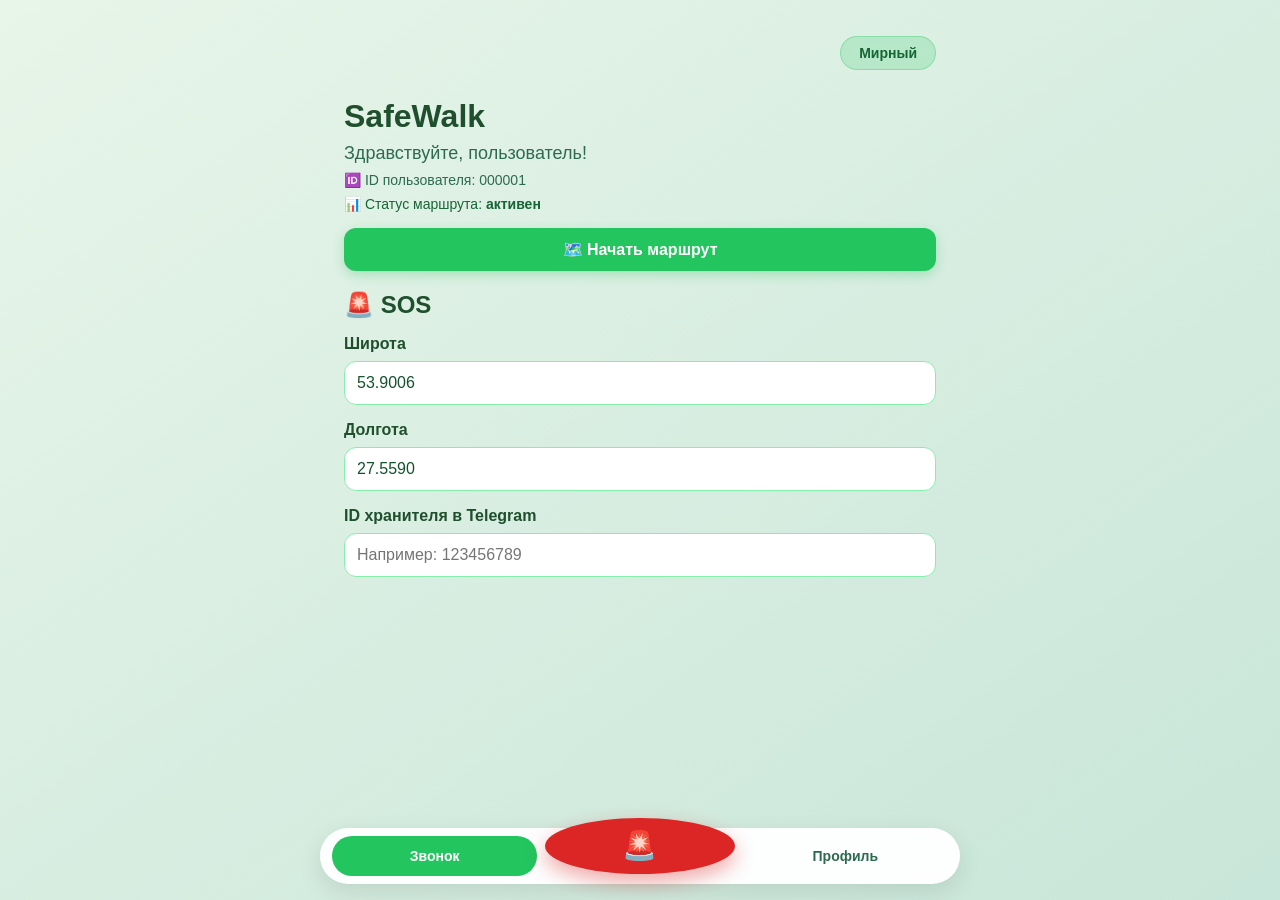
==== index.html @ 25d93a9d "Add files via upload" ====
<!DOCTYPE html>
<html lang="ru">
<head>
    <meta charset="UTF-8">
    <meta name="viewport" content="width=device-width, initial-scale=1.0, user-scalable=no">
    <title>SafeWalk - Главная</title>
    <link rel="stylesheet" href="style.css">
</head>
<body>
    <div class="container">
        <div class="top-bar">
            <input class="role-toggle" id="role-toggle" type="checkbox">
            <label class="role-switch" for="role-toggle">
                <span class="peaceful-text">Мирный</span>
                <span class="guardian-text">Защитник</span>
            </label>
        </div>
        
        <h1>SafeWalk</h1>
        <div class="subtitle">Здравствуйте, пользователь!</div>
        <div class="meta">🆔 ID пользователя: 000001</div>
        <div class="status">📊 Статус маршрута: <strong>активен</strong></div>

        <a class="btn btn-primary" href="map.html" style="margin-bottom: 12px; display: block;">
            🗺️ Начать маршрут
        </a>


        <h2>🚨 SOS</h2>
        <form action="/sos" method="post">
            <input type="hidden" name="user_id" value="000001">
            
            <label for="lat">Широта</label>
            <input id="lat" name="lat" type="text" value="53.9006" required>

            <label for="lon">Долгота</label>
            <input id="lon" name="lon" type="text" value="27.5590" required>

            <label for="guardian_chat_id">ID хранителя в Telegram</label>
            <input id="guardian_chat_id" name="guardian_chat_id" type="text" placeholder="Например: 123456789">

          </form>


    </div>

    <nav class="bottom-nav">
        <a class="nav-link active" href="call.html">Звонок</a>
        <a class="nav-link sos" href="sos.html"><span>🚨</span></a>
        <a class="nav-link" href="profile.html">Профиль</a>
    </nav>

    <script>
    (function () {
        const KEY = "safewalk_role";
        const toggle = document.getElementById("role-toggle");
        
        const normalize = (v) => (v === "guardian" ? "guardian" : "peaceful");
        
        const readRole = () => {
            const fromStorage = localStorage.getItem(KEY);
            if (fromStorage) return normalize(fromStorage);
            if (toggle) return toggle.checked ? "guardian" : "peaceful";
            return "peaceful";
        };
        
        const applyRole = (role) => {
            const normalized = normalize(role);
            localStorage.setItem(KEY, normalized);
            if (toggle) toggle.checked = normalized === "guardian";
        };
        
        applyRole(readRole());
        
        if (toggle) {
            toggle.addEventListener("change", function () {
                applyRole(toggle.checked ? "guardian" : "peaceful");
            });
        }
    })();
    </script>
</body>
</html>
---- style.css ----
* {
    margin: 0;
    padding: 0;
    box-sizing: border-box;
}

body {
    font-family: -apple-system, BlinkMacSystemFont, 'Segoe UI', Roboto, Helvetica, Arial, sans-serif;
    background: linear-gradient(145deg, #e8f5e9 0%, #c8e6d9 100%);
    min-height: 100vh;
    display: flex;
    flex-direction: column;
    position: relative;
}

/* Основной контейнер */
.container {
    flex: 1;
    padding: 20px 24px 100px;
    max-width: 640px;
    margin: 0 auto;
    width: 100%;
}

/* Верхняя панель с переключателем ролей */
.top-bar, .topbar {
    width: 100%;
    display: flex;
    justify-content: flex-end;
    margin-bottom: 20px;
}

.role-toggle {
    position: absolute;
    opacity: 0;
    pointer-events: none;
}

.role-switch {
    display: inline-block;
    background: rgba(34, 197, 94, 0.2);
    backdrop-filter: blur(10px);
    padding: 8px 18px;
    border-radius: 40px;
    font-size: 14px;
    font-weight: 600;
    color: #166534;
    cursor: pointer;
    transition: all 0.2s ease;
    border: 1px solid rgba(34, 197, 94, 0.3);
}

.role-switch .guardian-text {
    display: none;
}

.role-toggle:checked + .role-switch {
    background: #22c55e;
    border-color: #ffffff;
    color: white;
}

.role-toggle:checked + .role-switch .peaceful-text {
    display: none;
}

.role-toggle:checked + .role-switch .guardian-text {
    display: inline;
}

/* Заголовки и текст */
h1 {
    font-size: 32px;
    color: #1f4f2d;
    margin-bottom: 8px;
}

h2 {
    font-size: 24px;
    color: #1f4f2d;
    margin: 20px 0 16px;
}

.subtitle {
    font-size: 18px;
    color: #2d6a4f;
    margin-bottom: 8px;
}

.meta {
    font-size: 14px;
    color: #2d6a4f;
    margin-bottom: 8px;
}

.status {
    font-size: 14px;
    color: #166534;
    margin-bottom: 16px;
    font-weight: 500;
}

/* Формы */
label {
    display: block;
    margin: 16px 0 8px;
    font-weight: 600;
    color: #1f4f2d;
}

input, select, textarea {
    width: 100%;
    padding: 12px;
    border-radius: 12px;
    border: 1px solid #86efac;
    background: #ffffff;
    color: #14532d;
    font-size: 16px;
    transition: all 0.2s;
}

input:focus, select:focus, textarea:focus {
    outline: none;
    border-color: #22c55e;
    box-shadow: 0 0 0 3px rgba(34, 197, 94, 0.1);
}

/* Кнопки */
.btn {
    display: inline-block;
    padding: 12px 24px;
    border-radius: 12px;
    text-decoration: none;
    font-weight: 600;
    border: none;
    cursor: pointer;
    transition: all 0.2s;
    font-size: 16px;
    text-align: center;
}

.btn-primary {
    background: #22c55e;
    color: white;
    box-shadow: 0 4px 12px rgba(34, 197, 94, 0.3);
}

.btn-primary:hover {
    background: #15803d;
    transform: translateY(-2px);
    box-shadow: 0 6px 16px rgba(34, 197, 94, 0.4);
}

.btn-secondary {
    background: #374151;
    color: white;
}

.btn-secondary:hover {
    background: #1f2937;
    transform: translateY(-2px);
}

.btn-danger {
    background: #dc2626;
    color: white;
}

.btn-danger:hover {
    background: #b91c1c;
    transform: translateY(-2px);
}

.profile-save-btn {
    margin-top: 20px;
}

.profile-saved-msg {
    margin-top: 16px;
    font-size: 14px;
    font-weight: 600;
    color: #15803d;
}

.profile-saved-msg[hidden] {
    display: none !important;
}

/* Карта */
.map-frame {
    margin: 20px 0;
    border-radius: 16px;
    overflow: hidden;
    border: 1px solid #86efac;
    height: 320px;
    box-shadow: 0 4px 12px rgba(0, 0, 0, 0.1);
}

.map-frame iframe {
    width: 100%;
    height: 100%;
    border: 0;
}

/* Нижняя навигация */
.bottom-nav {
    position: fixed;
    left: 50%;
    transform: translateX(-50%);
    bottom: 16px;
    width: min(640px, 92vw);
    display: flex;
    gap: 8px;
    justify-content: space-between;
    background: rgba(255, 255, 255, 0.95);
    backdrop-filter: blur(10px);
    border-radius: 48px;
    box-shadow: 0 8px 24px rgba(0, 0, 0, 0.1);
    padding: 8px 12px;
    z-index: 100;
}

.nav-link {
    flex: 1;
    text-align: center;
    color: #2d6a4f;
    text-decoration: none;
    font-weight: 600;
    padding: 12px 8px;
    border-radius: 40px;
    font-size: 14px;
    transition: all 0.2s;
}

.nav-link.active {
    background: #22c55e;
    color: white;
}

.nav-link.sos {
    background: #dc2626;
    color: white;
    width: 56px;
    height: 56px;
    border-radius: 50%;
    display: flex;
    align-items: center;
    justify-content: center;
    padding: 0;
    margin-top: -18px;
    box-shadow: 0 8px 20px rgba(220, 38, 38, 0.4);
    font-weight: 800;
    font-size: 28px;
    line-height: 1;
    text-decoration: none;
}

.nav-link.sos span {
    font-size: 28px;
}

/* Специфичные стили для экрана звонка */
.call-screen {
    flex: 1;
    display: flex;
    flex-direction: column;
    justify-content: space-between;
    align-items: center;
    padding: 20px 24px 100px;
    min-height: 100vh;
}

.caller-info {
    text-align: center;
    margin-top: 40px;
}

.call-status {
    font-size: 16px;
    font-weight: 500;
    color: #2d6a4f;
    letter-spacing: 0.5px;
    margin-bottom: 12px;
}

.caller-name {
    font-size: 42px;
    font-weight: 700;
    color: #1f4f2d;
    margin-bottom: 8px;
    text-shadow: 0 2px 10px rgba(0, 0, 0, 0.05);
}

.caller-number {
    font-size: 18px;
    color: #2d6a4f;
    font-weight: 500;
}

.action-area {
    margin-bottom: 60px;
    text-align: center;
}

.call-toggle {
    position: absolute;
    opacity: 0;
    pointer-events: none;
}

.call-button {
    display: inline-block;
    cursor: pointer;
    width: 100px;
    height: 100px;
    border-radius: 50%;
    background: linear-gradient(145deg, #22c55e, #15803d);
    transition: all 0.2s ease;
    box-shadow: 0 12px 25px rgba(34, 197, 94, 0.4);
    position: relative;
}

.call-button:active {
    transform: scale(0.95);
}

.phone-icon {
    width: 48px;
    height: 48px;
    fill: white;
    position: absolute;
    top: 50%;
    left: 50%;
    transform: translate(-50%, -50%);
}

.call-toggle:checked ~ .call-screen .action-area .call-button {
    background: linear-gradient(145deg, #ef4444, #b91c1c);
    box-shadow: 0 12px 25px rgba(239, 68, 68, 0.4);
}

.call-toggle:checked ~ .call-screen .action-area .call-button .phone-icon {
    transform: translate(-50%, -50%) rotate(90deg);
}

.call-toggle:not(:checked) ~ .call-screen .caller-info .call-status::before {
    content: "Готов к набору";
}

.call-toggle:checked ~ .call-screen .caller-info .call-status::before {
    content: "Вызов...";
}

.call-status span {
    display: none;
}

.ringtone-container {
    display: none;
}

.call-toggle:checked ~ .call-screen .action-area .ringtone-container {
    display: block;
    position: absolute;
    width: 0;
    height: 0;
    overflow: hidden;
}

/* Адаптивность */
@media (max-width: 480px) {
    .container {
        padding: 16px 20px 100px;
    }
    
    h1 {
        font-size: 28px;
    }
    
    h2 {
        font-size: 20px;
    }
    
    .caller-name {
        font-size: 32px;
    }
    
    .call-button {
        width: 80px;
        height: 80px;
    }
    
    .phone-icon {
        width: 38px;
        height: 38px;
    }
    
    .btn {
        padding: 10px 20px;
    }
}
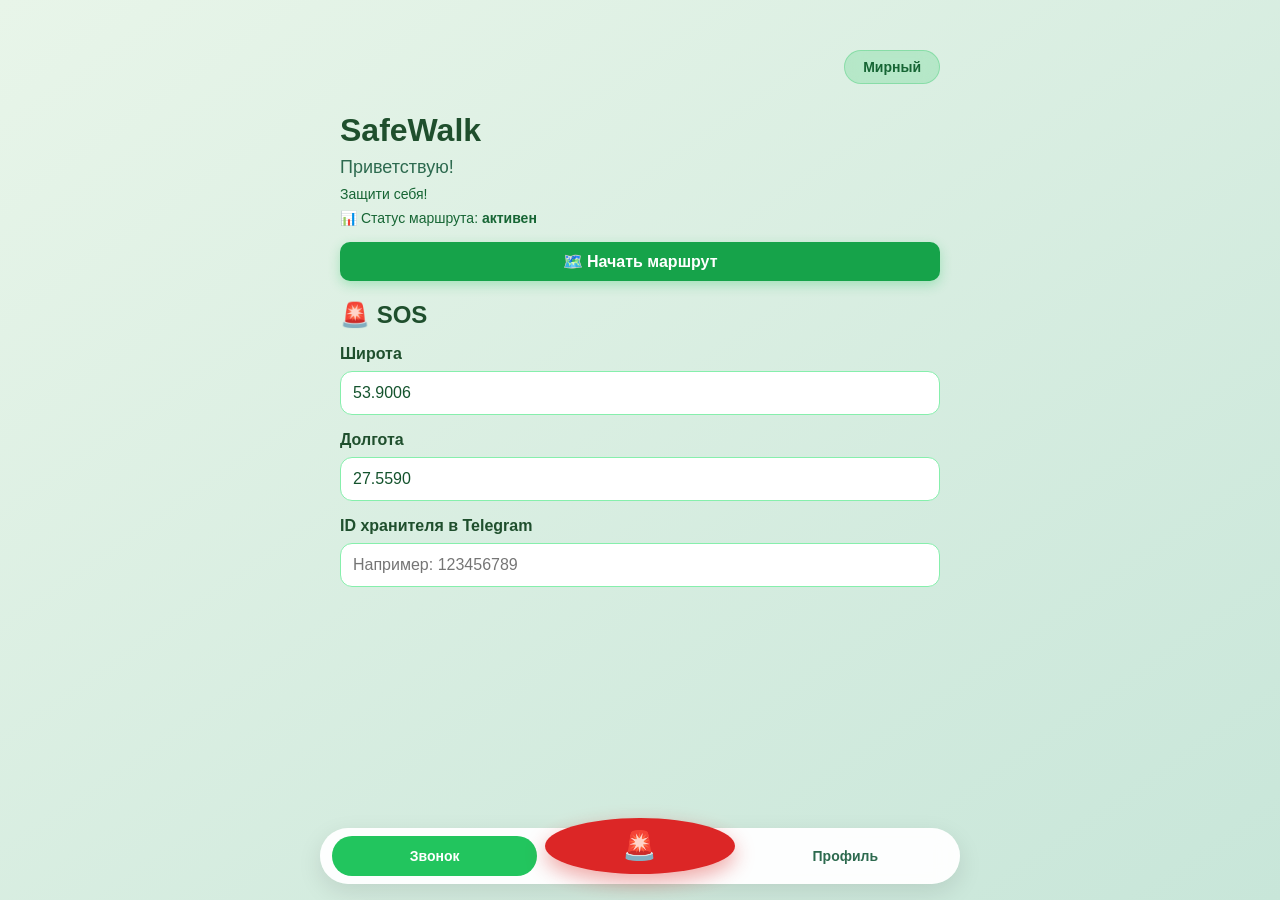
==== commit 4656be7a: "Update index.html" ====
--- a/index.html
+++ b/index.html
@@ -17,8 +17,8 @@
         </div>
         
         <h1>SafeWalk</h1>
-        <div class="subtitle">Здравствуйте, пользователь!</div>
-        <div class="meta">🆔 ID пользователя: 000001</div>
+        <div class="subtitle">Приветствую!</div>
+        <div class="meta">Защити себя!</div>
         <div class="status">📊 Статус маршрута: <strong>активен</strong></div>
 
         <a class="btn btn-primary" href="map.html" style="margin-bottom: 12px; display: block;">
@@ -80,4 +80,4 @@
     })();
     </script>
 </body>
-</html>+</html>
--- a/style.css
+++ b/style.css
@@ -398,4 +398,305 @@
     .btn {
         padding: 10px 20px;
     }
-}+}
+
+
+
+.role-global-toggle {
+    position: absolute;
+    opacity: 0;
+    pointer-events: none;
+}
+
+/* Контент для Мирного (показываем по умолчанию) */
+.content-peaceful {
+    display: block;
+}
+
+/* Контент для Защитника (скрыт по умолчанию) */
+.content-guardian {
+    display: none;
+}
+
+/* Когда чекбокс включён — показываем Защитника, скрываем Мирного */
+.role-global-toggle:checked ~ .content-peaceful {
+    display: none;
+}
+
+.role-global-toggle:checked ~ .content-guardian {
+    display: block;
+}
+
+/* ===== СТИЛИ ДЛЯ ЭКРАНА ЗВОНКА (МИРНЫЙ) ===== */
+.call-screen {
+    flex: 1;
+    display: flex;
+    flex-direction: column;
+    justify-content: space-between;
+    align-items: center;
+    padding: 20px 24px 100px;
+    min-height: 100vh;
+}
+
+.caller-info {
+    text-align: center;
+    margin-top: 40px;
+}
+
+.call-status {
+    font-size: 16px;
+    font-weight: 500;
+    color: #2d6a4f;
+    letter-spacing: 0.5px;
+    margin-bottom: 12px;
+}
+
+.call-status span {
+    display: none;
+}
+
+.call-status::before {
+    content: "Готов к набору";
+}
+
+.call-toggle:checked ~ .call-screen .call-status::before {
+    content: "Вызов...";
+}
+
+.caller-name {
+    font-size: 42px;
+    font-weight: 700;
+    color: #1f4f2d;
+    margin-bottom: 8px;
+    text-shadow: 0 2px 10px rgba(0, 0, 0, 0.05);
+}
+
+.caller-number {
+    font-size: 18px;
+    color: #2d6a4f;
+    font-weight: 500;
+}
+
+.action-area {
+    margin-bottom: 60px;
+    text-align: center;
+    position: relative;
+}
+
+/* Кнопка звонка */
+.call-button {
+    display: inline-block;
+    cursor: pointer;
+    width: 100px;
+    height: 100px;
+    border-radius: 50%;
+    background: linear-gradient(145deg, #22c55e, #15803d);
+    transition: all 0.2s ease;
+    box-shadow: 0 12px 25px rgba(34, 197, 94, 0.4);
+    position: relative;
+}
+
+.call-button:active {
+    transform: scale(0.95);
+}
+
+.phone-icon {
+    width: 48px;
+    height: 48px;
+    fill: white;
+    position: absolute;
+    top: 50%;
+    left: 50%;
+    transform: translate(-50%, -50%);
+}
+
+/* Красное состояние кнопки (когда звонок активен) */
+.call-toggle:checked ~ .call-screen .action-area .call-button {
+    background: linear-gradient(145deg, #ef4444, #b91c1c);
+    box-shadow: 0 12px 25px rgba(239, 68, 68, 0.4);
+}
+
+.call-toggle:checked ~ .call-screen .action-area .call-button .phone-icon {
+    transform: translate(-50%, -50%) rotate(90deg);
+}
+
+/* Чекбокс для звонка (скрыт) */
+.call-toggle {
+    position: absolute;
+    opacity: 0;
+    pointer-events: none;
+}
+
+/* Аудио контейнер */
+.ringtone-container {
+    display: none;
+}
+
+.call-toggle:checked ~ .call-screen .action-area .ringtone-container {
+    display: block;
+    position: absolute;
+    width: 0;
+    height: 0;
+    overflow: hidden;
+}
+
+/* ===== СТИЛИ ДЛЯ СТРАНИЦЫ КАРТЫ (ЗАЩИТНИК) ===== */
+.container {
+    width: min(640px, 92vw);
+    margin: 14px auto 90px;
+    padding: 20px;
+}
+
+.meta {
+    color: #166534;
+    font-size: 14px;
+    margin: 8px 0;
+}
+
+.map-frame {
+    margin: 14px 0;
+    border-radius: 14px;
+    overflow: hidden;
+    border: 1px solid #334155;
+    height: 320px;
+}
+
+.map-frame iframe {
+    width: 100%;
+    height: 100%;
+    border: 0;
+}
+
+/* ===== ОБЩИЕ СТИЛИ ДЛЯ КНОПОК ===== */
+.btn {
+    display: inline-block;
+    margin-top: 10px;
+    padding: 10px 14px;
+    border-radius: 10px;
+    text-decoration: none;
+    color: #fff;
+    border: 0;
+    cursor: pointer;
+}
+
+.btn-primary {
+    background: #16a34a;
+}
+
+.btn-secondary {
+    background: #374151;
+}
+
+/* ===== ПЕРЕКЛЮЧАТЕЛЬ РОЛИ (ВИДИМАЯ КНОПКА) ===== */
+.role-switch {
+    display: inline-block;
+    background: rgba(34, 197, 94, 0.2);
+    backdrop-filter: blur(10px);
+    padding: 8px 18px;
+    border-radius: 40px;
+    font-size: 14px;
+    font-weight: 600;
+    color: #166534;
+    cursor: pointer;
+    transition: all 0.2s ease;
+    border: 1px solid rgba(34, 197, 94, 0.3);
+}
+
+.role-switch .guardian-text {
+    display: none;
+}
+/* Активное состояние переключателя */
+.role-global-toggle:checked ~ .content-peaceful .role-switch,
+.role-global-toggle:checked ~ .content-guardian .role-switch {
+    background: #22c55e;
+    border-color: #ffffff;
+    color: white;
+}
+
+.role-global-toggle:checked ~ .content-peaceful .role-switch .peaceful-text,
+.role-global-toggle:checked ~ .content-guardian .role-switch .peaceful-text {
+    display: none;
+}
+
+.role-global-toggle:checked ~ .content-peaceful .role-switch .guardian-text,
+.role-global-toggle:checked ~ .content-guardian .role-switch .guardian-text {
+    display: inline;
+}
+
+/* ===== НИЖНЯЯ НАВИГАЦИЯ ===== */
+.bottom-nav {
+    position: fixed;
+    left: 50%;
+    transform: translateX(-50%);
+    bottom: 16px;
+    width: min(640px, 92vw);
+    display: flex;
+    gap: 8px;
+    justify-content: space-between;
+    background: rgba(255, 255, 255, 0.95);
+    backdrop-filter: blur(10px);
+    border-radius: 48px;
+    box-shadow: 0 8px 24px rgba(0, 0, 0, 0.1);
+    padding: 8px 12px;
+    z-index: 100;
+}
+
+.nav-link {
+    flex: 1;
+    text-align: center;
+    color: #2d6a4f;
+    text-decoration: none;
+    font-weight: 600;
+    padding: 12px 8px;
+    border-radius: 40px;
+    font-size: 14px;
+    transition: all 0.2s;
+}
+
+.nav-link.active {
+    background: #22c55e;
+    color: white;
+}
+
+.nav-link.sos {
+    background: #dc2626;
+    color: white;
+    width: 56px;
+    height: 56px;
+    border-radius: 50%;
+    display: flex;
+    align-items: center;
+    justify-content: center;
+    padding: 0;
+    margin-top: -18px;
+    box-shadow: 0 8px 20px rgba(220, 38, 38, 0.4);
+    font-weight: 800;
+    font-size: 28px;
+    line-height: 1;
+    text-decoration: none;
+}
+
+.nav-link.sos span {
+    font-size: 28px;
+}
+
+/* ===== АДАПТИВНОСТЬ ===== */
+@media (max-width: 480px) {
+    .caller-name {
+        font-size: 32px;
+    }
+    .call-button {
+        width: 80px;
+        height: 80px;
+    }
+    .phone-icon {
+        width: 38px;
+        height: 38px;
+    }
+    .container {
+        margin-bottom: 90px;
+    }
+    .map-frame {
+        height: 280px;
+    }
+}
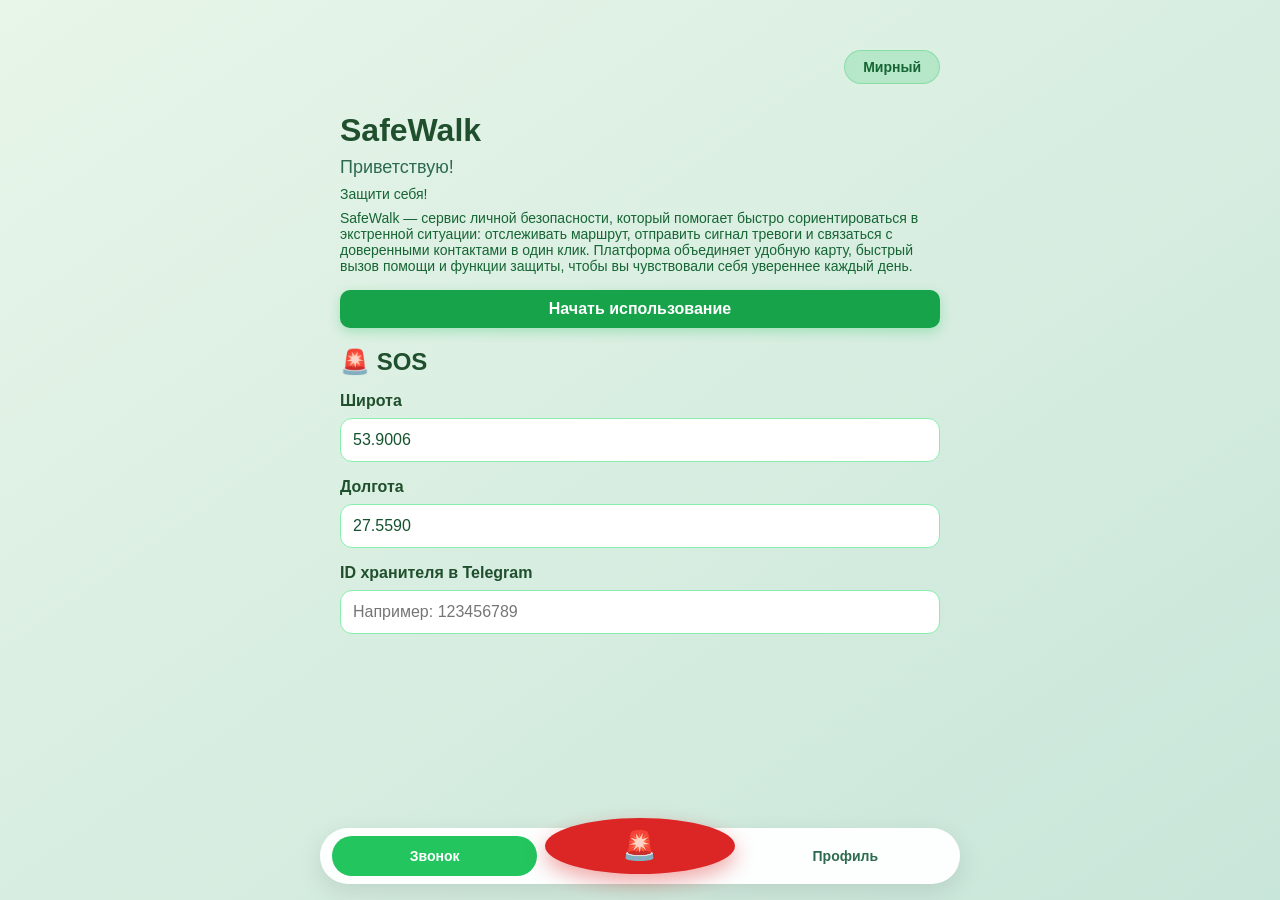
==== commit d69a8e32: "Update index.html" ====
--- a/index.html
+++ b/index.html
@@ -19,10 +19,10 @@
         <h1>SafeWalk</h1>
         <div class="subtitle">Приветствую!</div>
         <div class="meta">Защити себя!</div>
-        <div class="status">📊 Статус маршрута: <strong>активен</strong></div>
+        <div class="status">SafeWalk — сервис личной безопасности, который помогает быстро сориентироваться в экстренной ситуации: отслеживать маршрут, отправить сигнал тревоги и связаться с доверенными контактами в один клик. Платформа объединяет удобную карту, быстрый вызов помощи и функции защиты, чтобы вы чувствовали себя увереннее каждый день.</strong></div>
 
         <a class="btn btn-primary" href="map.html" style="margin-bottom: 12px; display: block;">
-            🗺️ Начать маршрут
+            Начать использование
         </a>
 
 
--- a/style.css
+++ b/style.css
@@ -700,3 +700,173 @@
         height: 280px;
     }
 }
+.sos-page {
+    background: linear-gradient(145deg, #fff5f0 0%, #ffe6e0 100%);
+    min-height: 100vh;
+    position: relative;
+}
+
+.sos-container {
+    max-width: 600px;
+    margin: 0 auto;
+    padding: 20px 24px 100px;
+    min-height: 100vh;
+    display: flex;
+    flex-direction: column;
+    align-items: center;
+    justify-content: center;
+    text-align: center;
+}
+
+/* Чекбокс для переключения SOS */
+.sos-toggle {
+    position: absolute;
+    opacity: 0;
+    pointer-events: none;
+}
+
+/* НАЧАЛЬНОЕ СОСТОЯНИЕ — большая круглая кнопка SOS */
+.sos-initial {
+    display: flex;
+    justify-content: center;
+    align-items: center;
+    min-height: 60vh;
+}
+
+.sos-button {
+    width: 220px;
+    height: 220px;
+    border-radius: 50%;
+    background: linear-gradient(145deg, #dc2626, #b91c1c);
+    display: flex;
+    flex-direction: column;
+    align-items: center;
+    justify-content: center;
+    cursor: pointer;
+    transition: all 0.3s ease;
+    box-shadow: 0 20px 40px rgba(220, 38, 38, 0.4);
+    border: 4px solid rgba(255, 255, 255, 0.3);
+}
+
+.sos-button:active {
+    transform: scale(0.97);
+}
+
+.sos-text {
+    font-size: 56px;
+    font-weight: 900;
+    color: white;
+    letter-spacing: 4px;
+    text-shadow: 0 2px 10px rgba(0, 0, 0, 0.3);
+}
+
+.sos-subtitle {
+    font-size: 18px;
+    font-weight: 600;
+    color: rgba(255, 255, 255, 0.95);
+    margin-top: 12px;
+    text-shadow: 0 1px 4px rgba(0, 0, 0, 0.2);
+}
+
+/* СОСТОЯНИЕ ПОСЛЕ ОТПРАВКИ (скрыто по умолчанию) */
+.sos-sent {
+    display: none;
+    animation: fadeIn 0.4s ease;
+}
+
+.sos-success-icon {
+    font-size: 72px;
+    margin-bottom: 20px;
+}
+
+.sos-success-title {
+    font-size: 32px;
+    font-weight: 800;
+    color: #16a34a;
+    margin-bottom: 12px;
+}
+
+.sos-success-message {
+    font-size: 18px;
+    color: #2d6a4f;
+    margin-bottom: 24px;
+}
+
+.sos-coordinates {
+    background: rgba(255, 255, 255, 0.9);
+    border-radius: 20px;
+    padding: 16px 24px;
+    margin: 20px 0;
+    box-shadow: 0 4px 12px rgba(0, 0, 0, 0.1);
+}
+
+.coord-label {
+    font-size: 14px;
+    font-weight: 600;
+    color: #166534;
+    display: block;
+    margin-bottom: 8px;
+}
+
+.coord-value {
+    font-size: 20px;
+    font-weight: 700;
+    color: #1f4f2d;
+    font-family: monospace;
+    letter-spacing: 0.5px;
+}
+
+.sos-note {
+    font-size: 14px;
+    color: #6b7280;
+    margin-top: 20px;
+}
+
+/* ПЕРЕКЛЮЧЕНИЕ: когда чекбокс включён — скрываем кнопку, показываем сообщение */
+.sos-toggle:not(:checked) ~ .sos-container .sos-sent {
+    display: none;
+}
+
+.sos-toggle:not(:checked) ~ .sos-container .sos-initial {
+    display: flex;
+}
+
+.sos-toggle:checked ~ .sos-container .sos-initial {
+    display: none;
+}
+
+.sos-toggle:checked ~ .sos-container .sos-sent {
+    display: block;
+}
+
+/* Анимация появления */
+@keyframes fadeIn {
+    from {
+        opacity: 0;
+        transform: translateY(20px);
+    }
+    to {
+        opacity: 1;
+        transform: translateY(0);
+    }
+}
+
+/* Адаптивность для SOS страницы */
+@media (max-width: 480px) {
+    .sos-button {
+        width: 180px;
+        height: 180px;
+    }
+    .sos-text {
+        font-size: 44px;
+    }
+    .sos-subtitle {
+        font-size: 14px;
+    }
+    .sos-success-title {
+        font-size: 26px;
+    }
+    .coord-value {
+        font-size: 16px;
+    }
+}
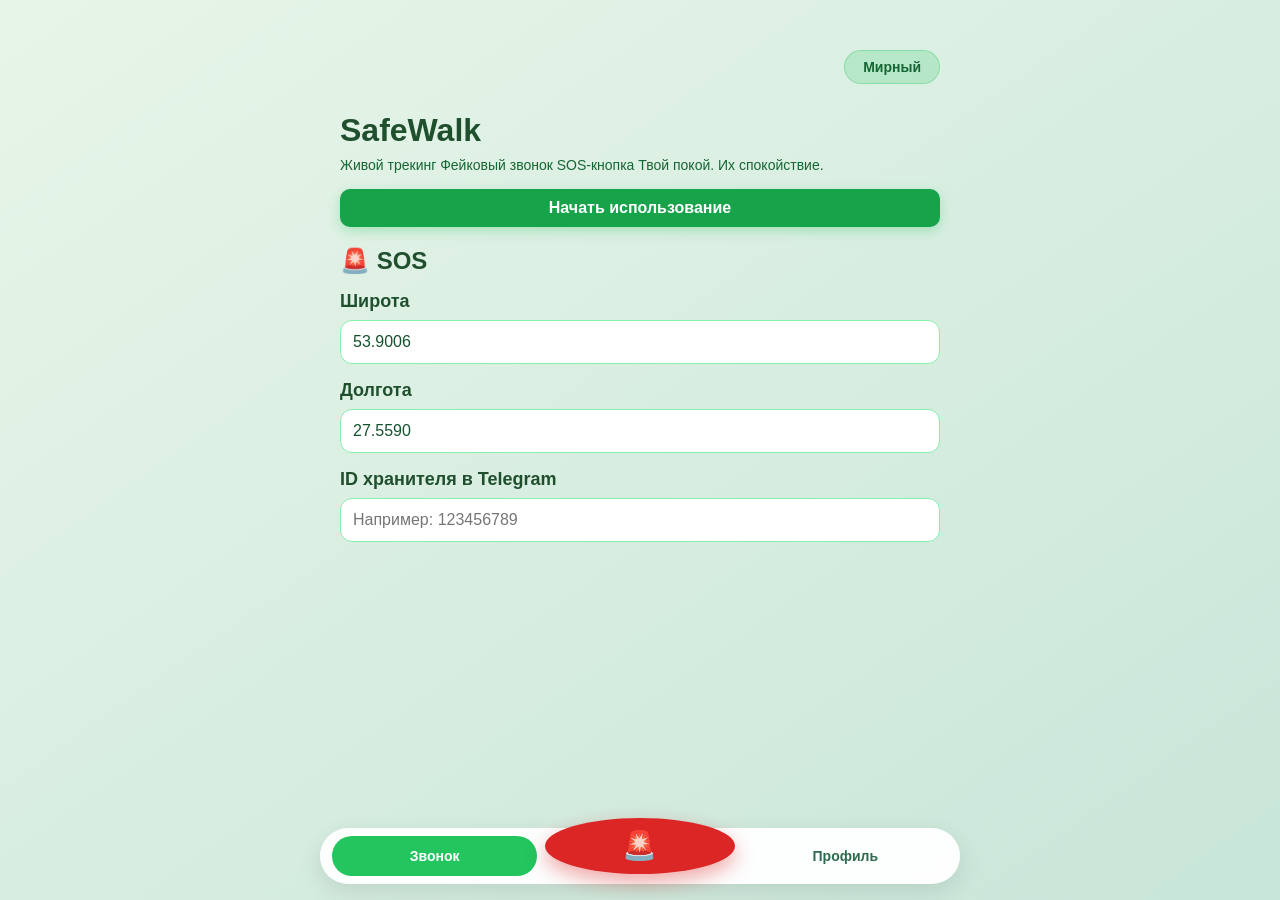
==== commit ff60d8fe: "Update index.html" ====
--- a/index.html
+++ b/index.html
@@ -17,9 +17,13 @@
         </div>
         
         <h1>SafeWalk</h1>
-        <div class="subtitle">Приветствую!</div>
-        <div class="meta">Защити себя!</div>
-        <div class="status">SafeWalk — сервис личной безопасности, который помогает быстро сориентироваться в экстренной ситуации: отслеживать маршрут, отправить сигнал тревоги и связаться с доверенными контактами в один клик. Платформа объединяет удобную карту, быстрый вызов помощи и функции защиты, чтобы вы чувствовали себя увереннее каждый день.</strong></div>
+        <div class="subtitle"Защити себя!</div>
+        <div class="status">
+           Живой трекинг
+Фейковый звонок
+SOS-кнопка
+Твой покой. Их спокойствие. 
+        </strong></div>
 
         <a class="btn btn-primary" href="map.html" style="margin-bottom: 12px; display: block;">
             Начать использование
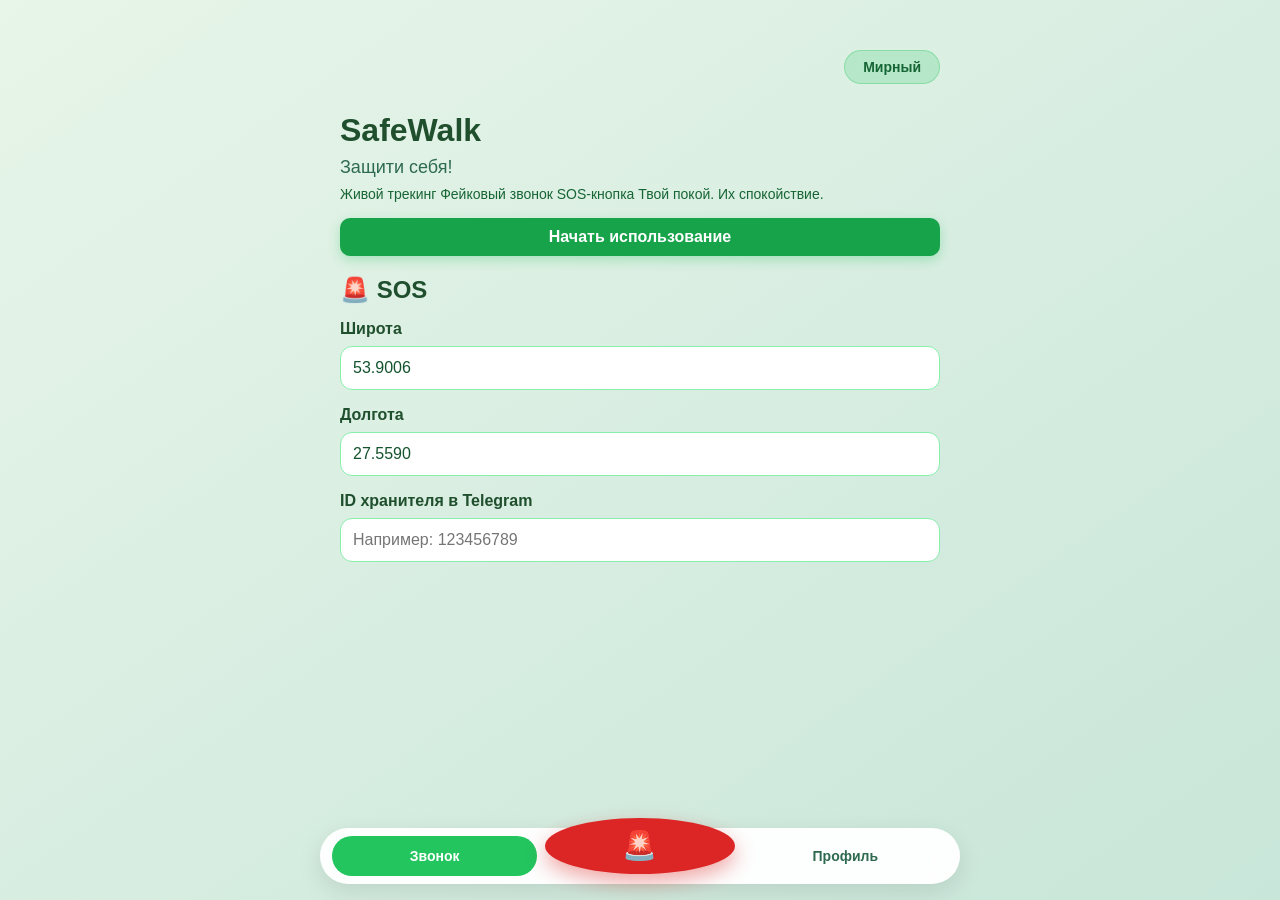
==== commit 87098b42: "Update index.html" ====
--- a/index.html
+++ b/index.html
@@ -17,7 +17,7 @@
         </div>
         
         <h1>SafeWalk</h1>
-        <div class="subtitle"Защити себя!</div>
+        <div class="subtitle">Защити себя!</div>
         <div class="status">
            Живой трекинг
 Фейковый звонок
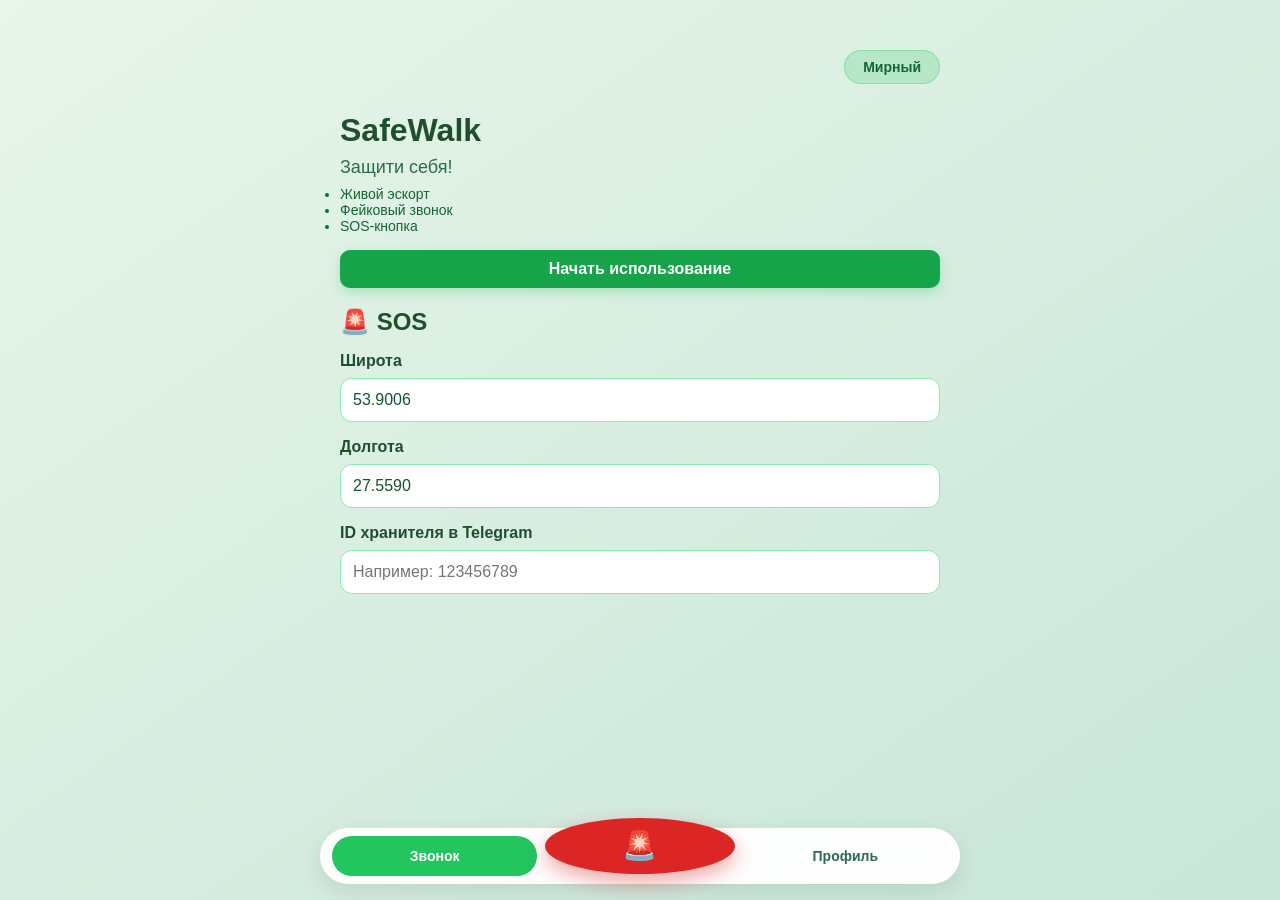
==== commit f75bb6aa: "Update index.html" ====
--- a/index.html
+++ b/index.html
@@ -19,10 +19,11 @@
         <h1>SafeWalk</h1>
         <div class="subtitle">Защити себя!</div>
         <div class="status">
-           Живой трекинг
-Фейковый звонок
-SOS-кнопка
-Твой покой. Их спокойствие. 
+            <ul>
+                <li>Живой эскорт</li>
+                <li>Фейковый звонок</li>
+                <li>SOS-кнопка</li>
+            </ul> 
         </strong></div>
 
         <a class="btn btn-primary" href="map.html" style="margin-bottom: 12px; display: block;">
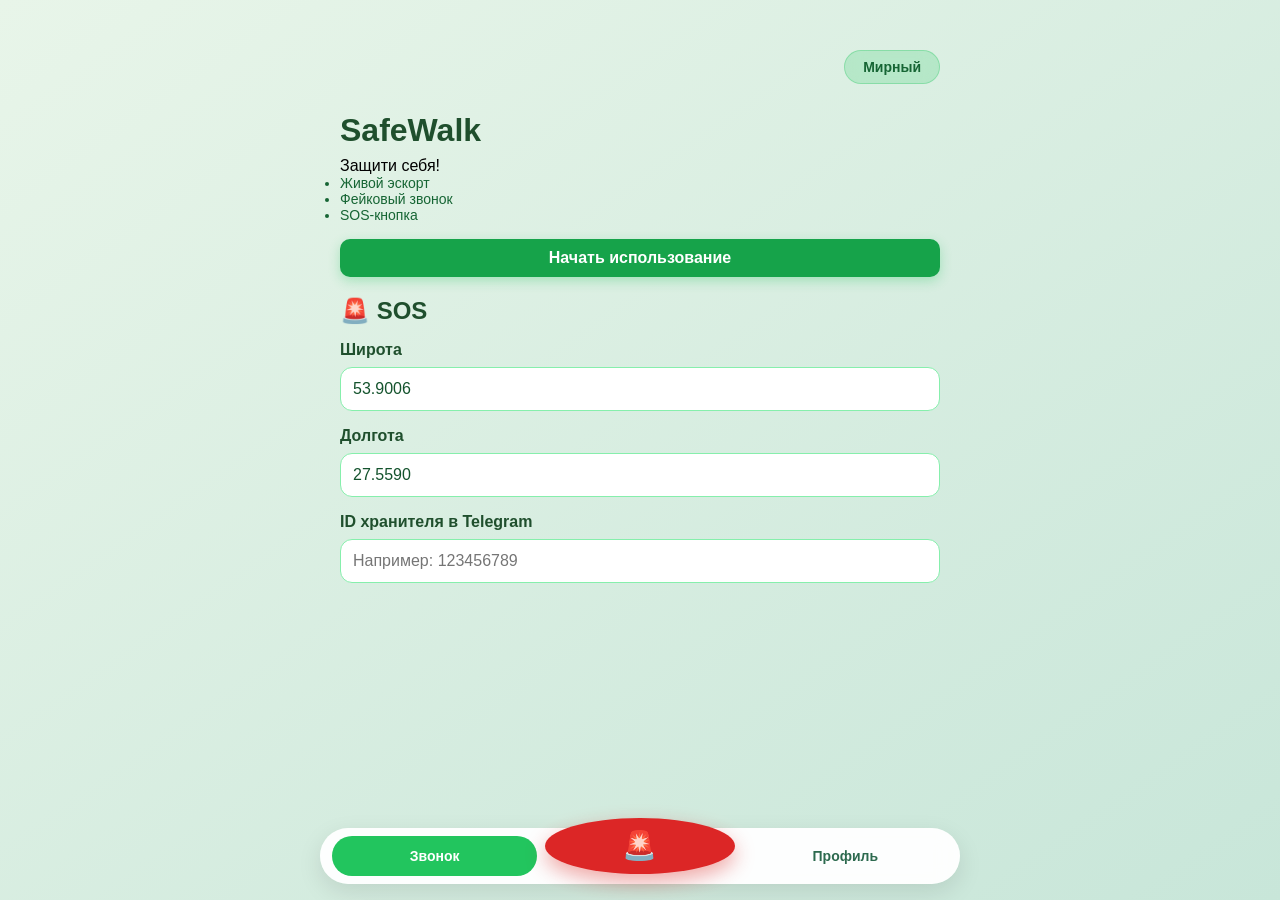
==== commit 75c5bfa3: "Update index.html" ====
--- a/index.html
+++ b/index.html
@@ -17,7 +17,7 @@
         </div>
         
         <h1>SafeWalk</h1>
-        <div class="subtitle">Защити себя!</div>
+        <div class="subtitlle">Защити себя!</div>
         <div class="status">
             <ul>
                 <li>Живой эскорт</li>
--- a/style.css
+++ b/style.css
@@ -81,24 +81,13 @@
     margin: 20px 0 16px;
 }
 
-.subtitle {
-    font-size: 18px;
+.meta {
+    font-size: 14px;
     color: #2d6a4f;
     margin-bottom: 8px;
 }
 
-.meta {
-    font-size: 14px;
-    color: #2d6a4f;
-    margin-bottom: 8px;
-}
-
-.status {
-    font-size: 14px;
-    color: #166534;
-    margin-bottom: 16px;
-    font-weight: 500;
-}
+
 
 /* Формы */
 label {
@@ -870,3 +859,49 @@
         font-size: 16px;
     }
 }
+
+subtitle {
+    font-size: 18px;
+    color: #2d6a4f;
+    margin-bottom: 8px;
+}
+.status {
+    font-size: 14px;
+
+
+    .subtitlle {
+    font-size: 18px;
+    color: #2d6a4f;
+    margin-bottom: 8px;
+    font-weight: 500;
+}
+
+.status ul {
+    list-style: none;
+    padding: 0;
+    margin: 0;
+    display: flex;
+    flex-wrap: wrap;
+    gap: 12px;
+    justify-content: center;
+}
+
+.status li {
+    background: rgba(34, 197, 94, 0.15);
+    border-radius: 40px;
+    padding: 8px 20px;
+    font-size: 14px;
+    font-weight: 600;
+    color: #166534;
+    border: 1px solid rgba(34, 197, 94, 0.3);
+    transition: all 0.2s ease;
+}
+
+.status li:hover {
+    background: rgba(34, 197, 94, 0.25);
+    transform: translateY(-2px);
+}
+    color: #166534;
+    margin-bottom: 16px;
+    font-weight: 500;
+}
